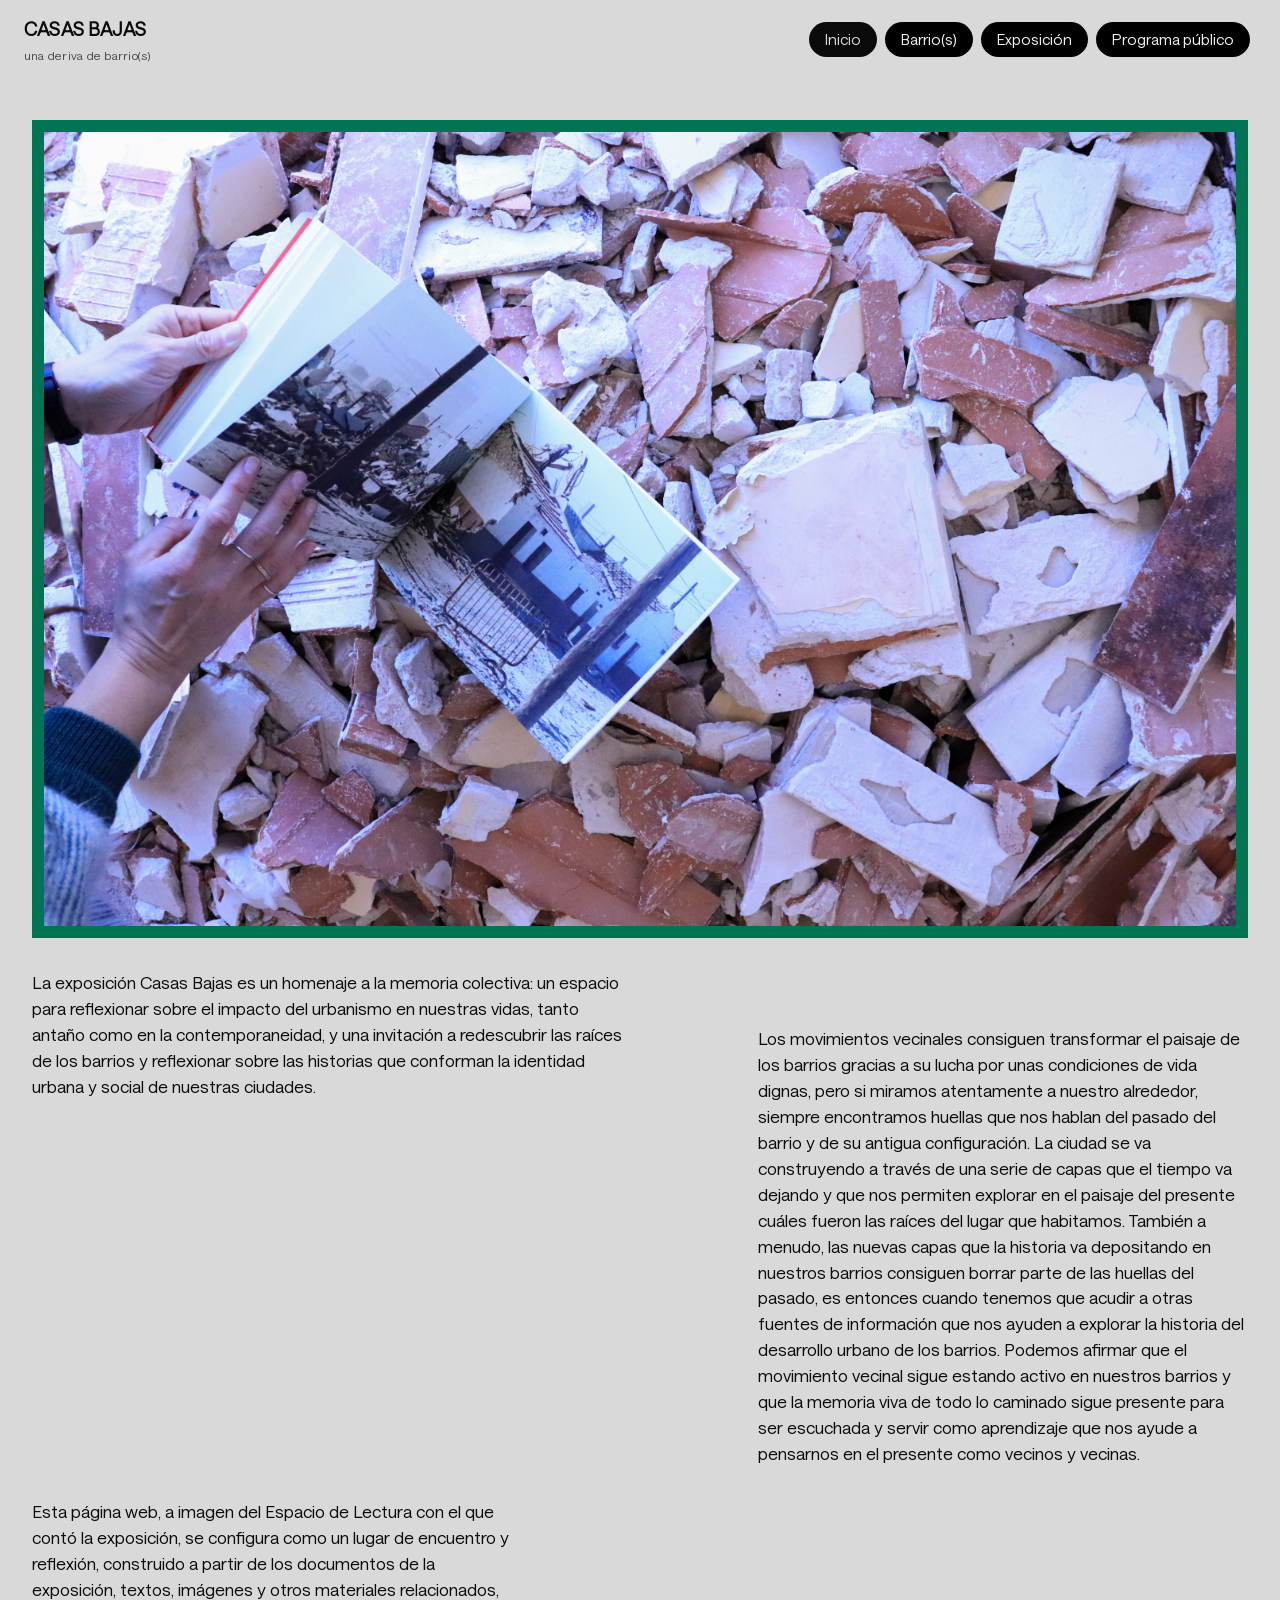
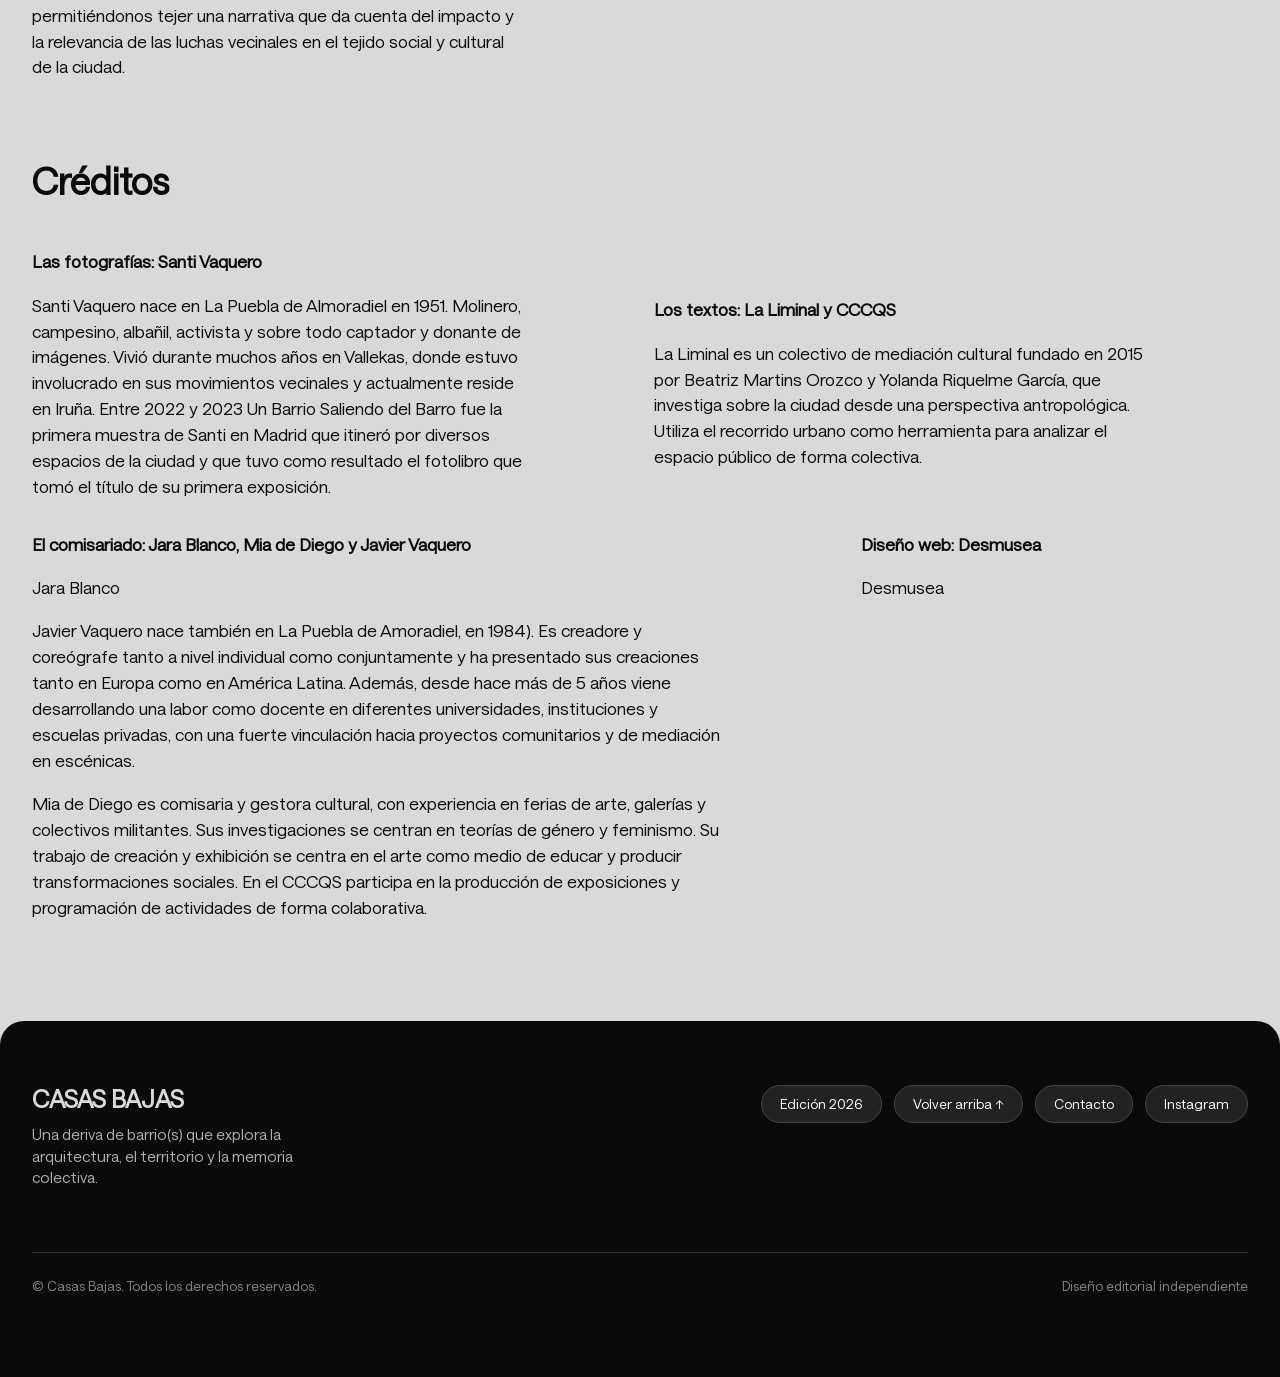
==== index.html @ 7de9b4fd "update" ====
<!DOCTYPE html>
<html lang="es">

<head>
  <meta charset="UTF-8">
  <meta name="viewport" content="width=device-width, initial-scale=1.0">
  <title>Casas Bajas - una deriva de barrio(s)</title>
  <link rel="preconnect" href="https://fonts.googleapis.com">
  <link rel="preconnect" href="https://fonts.gstatic.com" crossorigin>
  <link href="https://fonts.googleapis.com/css2?family=Archivo:ital,wght@0,400;0,500;0,700;1,400&display=swap"
    rel="stylesheet">
  <link rel="stylesheet" href="styles.css">
</head>

<body class="page-inicio">

  <header class="site-header">
    <a class="brand" href="index.html">CASAS BAJAS<span>una deriva de barrio(s)</span></a>
    <nav class="main-nav" id="main-nav">
      <a href="index.html" aria-current="page">Inicio</a>
      <a href="barrios.html">Barrio(s)</a>
      <a href="exposicion.html">Exposición</a>
      <a href="programa.html">Programa público</a>
    </nav>
    <button class="nav-toggle" aria-label="Abrir menú" aria-expanded="false">
      <svg width="22" height="16" viewBox="0 0 22 16" fill="none" xmlns="http://www.w3.org/2000/svg">
        <path d="M0 1H22M0 8H22M0 15H22" stroke="#0A0A0A" stroke-width="1.4" />
      </svg>
    </button>
  </header>

  <main>

    <section class="grid-section">
      <div class="grid">
        <figure class="img-frame ph-1" style="grid-column: 1 / 13;">
          <img src="images/DETALLE_EXPO3.jpg" alt="DETALLE_EXPO3">
          <figcaption>DETALLE_EXPO3</figcaption>
        </figure>

        <div class="text-block" style="grid-column: 1 / 7; max-width: none;">
          <p>La exposición Casas Bajas es un homenaje a la memoria colectiva: un espacio para reflexionar sobre el
            impacto del urbanismo en nuestras vidas, tanto antaño como en la contemporaneidad, y una invitación a
            redescubrir las raíces de los barrios y reflexionar sobre las historias que conforman la identidad urbana y
            social de nuestras ciudades.</p>
        </div>

        <div class="text-block" style="grid-column: 8 / 13; max-width: none; margin-top: 56px;">
          <p>Los movimientos vecinales consiguen transformar el paisaje de los barrios gracias a su lucha por unas
            condiciones de vida dignas, pero si miramos atentamente a nuestro alrededor, siempre encontramos huellas que
            nos hablan del pasado del barrio y de su antigua configuración. La ciudad se va construyendo a través de una
            serie de capas que el tiempo va dejando y que nos permiten explorar en el paisaje del presente cuáles fueron
            las raíces del lugar que habitamos. También a menudo, las nuevas capas que la historia va depositando en
            nuestros barrios consiguen borrar parte de las huellas del pasado, es entonces cuando tenemos que acudir a
            otras fuentes de información que nos ayuden a explorar la historia del desarrollo urbano de los barrios.
            Podemos afirmar que el movimiento vecinal sigue estando activo en nuestros barrios y que la memoria viva de
            todo lo caminado sigue presente para ser escuchada y servir como aprendizaje que nos ayude a pensarnos en el
            presente como vecinos y vecinas.</p>
        </div>

        <div class="text-block" style="grid-column: 1 / 6; max-width: none;">
          <p>Esta página web, a imagen del Espacio de Lectura con el que contó la exposición, se configura como un lugar
            de encuentro y reflexión, construido a partir de los documentos de la exposición, textos, imágenes y otros
            materiales relacionados, permitiéndonos tejer una narrativa que da cuenta del impacto y la relevancia de las
            luchas vecinales en el tejido social y cultural de la ciudad.</p>
        </div>
      </div>
    </section>

    <section class="grid-section">
      <div class="grid">
        <h2 style="grid-column: 1 / 5;">Créditos</h2>

        <div class="text-block" style="grid-column: 1 / 6; max-width: none;">
          <p><strong>Las fotografías: Santi Vaquero</strong></p>
          <p>Santi Vaquero nace en La Puebla de Almoradiel en 1951. Molinero, campesino, albañil, activista y sobre todo
            captador y donante de imágenes. Vivió durante muchos años en Vallekas, donde estuvo involucrado en sus
            movimientos vecinales y actualmente reside en Iruña. Entre 2022 y 2023 Un Barrio Saliendo del Barro fue la
            primera muestra de Santi en Madrid que itineró por diversos espacios de la ciudad y que tuvo como resultado
            el fotolibro que tomó el título de su primera exposición.</p>
        </div>

        <div class="text-block" style="grid-column: 7 / 12; max-width: none; margin-top: 48px;">
          <p><strong>Los textos: La Liminal y CCCQS</strong></p>
          <p>La Liminal es un colectivo de mediación cultural fundado en 2015 por Beatriz Martins Orozco y Yolanda
            Riquelme García, que investiga sobre la ciudad desde una perspectiva antropológica. Utiliza el recorrido
            urbano como herramienta para analizar el espacio público de forma colectiva.</p>
        </div>

        <div class="text-block" style="grid-column: 1 / 8; max-width: none;">
          <p><strong>El comisariado: Jara Blanco, Mia de Diego y Javier Vaquero</strong></p>
          <p>Jara Blanco</p>
          <p>Javier Vaquero nace también en La Puebla de Amoradiel, en 1984). Es creadore y coreógrafe tanto a nivel
            individual como conjuntamente y ha presentado sus creaciones tanto en Europa como en América Latina. Además,
            desde hace más de 5 años viene desarrollando una labor como docente en diferentes universidades,
            instituciones y escuelas privadas, con una fuerte vinculación hacia proyectos comunitarios y de mediación en
            escénicas.</p>
          <p>Mia de Diego es comisaria y gestora cultural, con experiencia en ferias de arte, galerías y colectivos
            militantes. Sus investigaciones se centran en teorías de género y feminismo. Su trabajo de creación y
            exhibición se centra en el arte como medio de educar y producir transformaciones sociales. En el CCCQS
            participa en la producción de exposiciones y programación de actividades de forma colaborativa.</p>
        </div>

        <div class="text-block" style="grid-column: 9 / 13; max-width: none;">
          <p><strong>Diseño web: Desmusea</strong></p>
          <p>Desmusea</p>
        </div>
      </div>
    </section>

  </main>

  <footer>
    <div class="wrap">
      <div class="footer-brand">
        <h3>CASAS BAJAS</h3>
        <p>Una deriva de barrio(s) que explora la arquitectura, el territorio y la memoria colectiva.</p>
      </div>

      <div class="footer-nav">
        <span class="footer-badge">Edición 2026</span>
        <a href="#inicio">Volver arriba ↑</a>
        <a href="mailto:contacto@casasbajas.org">Contacto</a>
        <a href="https://instagram.com" target="_blank">Instagram</a>
      </div>

      <div class="footer-bottom">
        <span>© Casas Bajas. Todos los derechos reservados.</span>
        <span>Diseño editorial independiente</span>
      </div>
    </div>
  </footer>
  <script src="script.js"></script>
</body>

</html>
---- styles.css ----
:root {
  --bg: #d9d9d9;
  --ink: #0a0a0a;
  --ink-soft: #4a4a4a;
  --line: black;
  --placeholder-bg: #f4f2ee;

  --swatch-1: #007453; /* verde */
  --swatch-2: #022cd0; /* azul */
  --swatch-3: #fed400; /* amarillo */
  --swatch-4: #572910; /* marrón */
  --swatch-5: #fe67e8; /* rosa */
  --swatch-6: #1f1f1f; /* negro */

  --font-display: "saans", sans-serif;
  --font-body: "saans", sans-serif;
  --font-meta: "saans", sans-serif;

  --content-width: 680px;
  --wide-width: 980px;
}


@font-face {
  font-family: "saans";
  src: url("fonts/SaansVF.woff2") format("woff2");
  font-weight: 400;
  font-display: swap;
}

* { box-sizing: border-box; }

html {
  scroll-behavior: smooth;
}

body {
  margin: 0;
  background: var(--bg);
  color: var(--ink);
  font-family: var(--font-body);
  font-weight: 400;
  font-size: 1.08rem;
  line-height: 1.5;
  -webkit-font-smoothing: antialiased;
}

a {
  color: var(--ink);
  text-decoration-color: var(--ink-soft);
  text-underline-offset: 3px;
}

a:hover { text-decoration-color: var(--ink); }

a:focus-visible,
button:focus-visible {
  outline: 2px solid var(--ink);
  outline-offset: 3px;
}

img { max-width: 100%; display: block; }

.site-header {
  position: sticky;
  top: 0;
  z-index: 20;
  display: flex;
  align-items: center;
  justify-content: space-between;
  padding: 16px 24px;
}

.brand {
  font-family: var(--font-display);
  font-weight: 700;
  font-size: 1.15rem;
  letter-spacing: 0.01em;
  text-decoration: none;
  color: var(--ink);
  white-space: nowrap;
}

.brand span {
  display: block;
  font-weight: 400;
  font-size: 0.75rem;
  color: var(--ink-soft);
  margin-top: 2px;
  letter-spacing: 0.02em;
}

nav.main-nav {
  display: flex;
  gap: 8px;
  padding: 6px;
}

nav.main-nav a {
  font-size: 0.95rem;
  text-decoration: none;
  color: #f4f2ee;
  padding: 6px 16px;
  border-radius: 30px;
  background: #000000;
  transition: background 0.2s ease, color 0.2s ease;
  position: relative;
}

nav.main-nav a::after {
  display: none;
}

nav.main-nav a:hover,
nav.main-nav a[aria-current="page"] {
  background: var(--ink);
  color: var(--bg);
  border-color: var(--ink);
}

.nav-toggle {
  display: none;
  background: none;
  border: none;
  cursor: pointer;
  padding: 6px;
}

.nav-toggle svg { display: block; }

@media (max-width: 720px) {
  nav.main-nav {
    position: fixed;
    inset: 65px 0 0 0;
    background: var(--bg);
    flex-direction: column;
    gap: 8px;
    padding: 24px;
    border-radius: 0;
    border: none;
    transform: translateY(-8px);
    opacity: 0;
    pointer-events: none;
    transition: opacity 0.2s ease, transform 0.2s ease;
  }

  nav.main-nav.open {
    opacity: 1;
    transform: translateY(0);
    pointer-events: auto;
  }

  nav.main-nav a {
    padding: 12px 20px;
    font-size: 1.15rem;
    border-radius: 30px;
    text-align: center;
  }

  nav.main-nav a:hover,
  nav.main-nav a[aria-current="page"] {
    background: var(--ink);
    color: var(--bg);
    border-color: var(--ink);
  }

  .nav-toggle { display: block; }
}


main { display: block; }

.wrap {
  max-width: var(--content-width);
  margin: 0 auto;
  padding: 0 24px;
}

.wrap--wide {
  max-width: var(--wide-width);
}

section {
  padding: 36px 0;
}

.eyebrow,
.teaser-meta,
.ficha-item .label,
.meta-sessions .entry-label {
  font-family: var(--font-meta);
  font-size: 0.78rem;
  background: #000000;
  padding: 4px 12px;
  border-radius: 20px;
  display: inline-block;
  color: var(--bg);
  margin-bottom: 10px;
}

h1, h2, h3 {
  font-family: var(--font-display);
  font-weight: 700;
  line-height: 1.15;
  margin: 0 0 0.4em;
}

h1 { font-size: clamp(2.4rem, 5.5vw, 3.6rem); letter-spacing: -0.01em; }
h2 { font-size: clamp(1.7rem, 3.5vw, 2.3rem); }
h3 { font-size: 1.25rem; }

p { margin: 0 0 1em; }

p.lede {
  font-size: 1.3rem;
  color: var(--ink-soft);
  font-weight: 400;
}

.byline {
  font-family: var(--font-meta);
  font-size: 0.92rem;
  color: var(--ink-soft);
}

hr.rule {
  border: none;
  margin: 32px 0;
}


.hero {
  padding: 48px 0 36px;
}

.hero h1 { max-width: 11ch; }

.hero .lede { max-width: 46ch; }

.figure {
  margin: 20px 0;
}

.placeholder {
  aspect-ratio: 4 / 3;
  width: 100%;
  background: var(--placeholder-bg);
  display: flex;
  flex-direction: column;
  align-items: center;
  justify-content: center;
  gap: 6px;
  text-align: center;
  padding: 16px;
}

.img-frame {
  display: block;
  border-style: solid;
  border-width: 12px;
  background: var(--placeholder-bg);
}

.img-frame.ph-1 { border-color: var(--swatch-1); }
.img-frame.ph-2 { border-color: var(--swatch-2); }
.img-frame.ph-3 { border-color: var(--swatch-3); }
.img-frame.ph-4 { border-color: var(--swatch-4); }
.img-frame.ph-5 { border-color: var(--swatch-5); }
.img-frame.ph-6 { border-color: var(--swatch-6); }

.img-frame img {
  display: block;
  width: 100%;
  height: 100%;
  object-fit: cover;
}

.figure .img-frame { aspect-ratio: 4 / 3; }
.thumb-row .img-frame { aspect-ratio: 1 / 1; }

.figure-grid {
  display: grid;
  grid-template-columns: 1fr 1fr;
  gap: 16px;
}

@media (max-width: 560px) {
  .figure-grid { grid-template-columns: 1fr; }
}

.figure figcaption,
.img-frame figcaption,
.thumb-row .thumb .cap {
  display: none !important;
}

/* ---------- Stat ---------- */

.stat {
  display: flex;
  align-items: baseline;
  gap: 14px;
  margin: 6px 0 0;
}

.stat .num {
  font-family: var(--font-display);
  font-weight: 700;
  font-size: 2.9rem;
  color: var(--ink);
  line-height: 1;
}

.stat .label {
  color: var(--ink-soft);
  max-width: 30ch;
  font-size: 1.05rem;
}

/* ---------- Credits ---------- */

.credits dl {
  display: grid;
  grid-template-columns: minmax(120px, 160px) 1fr;
  gap: 8px 24px;
  margin: 0;
}

.credits dt {
  font-family: var(--font-meta);
  font-size: 0.92rem;
  color: var(--ink);
}

.credits dd {
  margin: 0;
  font-size: 1.02rem;
}

.credits dd p { margin: 0 0 0.5em; }

/* ---------- Program entries---------- */

.program-entry {
  padding: 40px 0;
  display: grid;
  grid-template-columns: repeat(12, 1fr);
  gap: 24px 32px;
  max-width: 1560px;
  margin: 0 auto;
  padding-left: 32px;
  padding-right: 32px;
  align-items: start;
}

.program-entry:first-child { padding-top: 0; }

.program-entry .entry-media { grid-column: 1 / 7; }
.program-entry .entry-body { grid-column: 7 / 11; }
.program-entry .entry-meta { grid-column: 11 / 13; }

@media (max-width: 1024px) {
  .program-entry {
    grid-template-columns: 1fr;
    gap: 20px;
    padding-left: 24px;
    padding-right: 24px;
  }
  .program-entry .entry-media,
  .program-entry .entry-body,
  .program-entry .entry-meta {
    grid-column: 1 / -1 !important;
  }
}

@media (max-width: 900px) {
  .program-entry { padding-left: 20px; padding-right: 20px; }
}

.session-list {
  list-style: none;
  padding: 0;
  margin: 12px 0 0;
}

.session-list li {
  padding: 8px 0;
  display: flex;
  justify-content: space-between;
  gap: 16px;
  font-size: 1.02rem;
}

.session-list .session-name { color: var(--ink); }
.session-list .session-date {
  font-family: var(--font-meta);
  color: var(--ink-soft);
  white-space: nowrap;
  text-align: right;
  font-size: 0.9rem;
}

blockquote {
  margin: 18px 0;
  padding-left: 18px;
  border-left: 2px solid var(--ink);
  color: var(--ink-soft);
  font-style: normal;
  font-size: 1.05rem;
}

blockquote p:last-child { margin-bottom: 0; }

.source-note {
  font-size: 0.85rem;
  color: #9a9a9a;
  margin-top: -6px;
}

/* ---------- Footer ---------- */

footer {
  padding: 64px 0 80px;
  background: var(--ink);
  color: var(--bg);
  margin-top: 60px;
  border-top-left-radius: 24px;
  border-top-right-radius: 24px;
}

footer .wrap {
  display: grid;
  grid-template-columns: repeat(12, 1fr);
  gap: 32px;
  max-width: 1560px;
  margin: 0 auto;
  padding: 0 32px;
}

footer .footer-brand {
  grid-column: 1 / 6;
  display: flex;
  flex-direction: column;
  gap: 12px;
}

footer .footer-brand h3 {
  font-family: var(--font-display);
  font-size: 1.5rem;
  font-weight: 700;
  color: var(--bg);
  margin: 0;
}

footer .footer-brand p {
  color: #b0b0b0;
  font-size: 0.95rem;
  max-width: 32ch;
  margin: 0;
  line-height: 1.4;
}

footer .footer-nav {
  grid-column: 8 / 13;
  display: flex;
  flex-wrap: wrap;
  gap: 12px;
  align-content: flex-start;
  justify-content: flex-end;
}

footer .footer-nav a,
footer .footer-badge {
  font-family: var(--font-meta);
  font-size: 0.85rem;
  background: #222222;
  color: #ffffff;
  padding: 8px 18px;
  border-radius: 30px;
  text-decoration: none;
  border: 1px solid #444444;
  transition: background 0.2s ease, color 0.2s ease, transform 0.2s ease;
}

footer .footer-nav a:hover {
  background: var(--bg);
  color: var(--ink);
  border-color: var(--bg);
  transform: translateY(-2px);
}

footer .footer-bottom {
  grid-column: 1 / -1;
  margin-top: 32px;
  padding-top: 24px;
  border-top: 1px solid #333333;
  display: flex;
  justify-content: space-between;
  align-items: center;
  font-size: 0.82rem;
  color: #888888;
  font-family: var(--font-meta);
}

@media (max-width: 900px) {
  footer .wrap {
    grid-template-columns: 1fr;
    gap: 24px;
    padding: 0 20px;
  }
  footer .footer-brand,
  footer .footer-nav {
    grid-column: 1 / -1 !important;
    justify-content: flex-start;
  }
  footer .footer-bottom {
    flex-direction: column;
    align-items: flex-start;
    gap: 12px;
  }
}

/* ---------- Reveal on load ---------- */

.reveal {
  opacity: 0;
  transform: translateY(10px);
}

.reveal.is-visible {
  opacity: 1;
  transform: translateY(0);
  transition: opacity 0.6s ease, transform 0.6s ease;
}

@media (prefers-reduced-motion: reduce) {
  .reveal { opacity: 1; transform: none; }
  html { scroll-behavior: auto; }
}

/* ===========================================================
   RETÍCULA 
   =========================================================== */

.grid {
  display: grid;
  grid-template-columns: repeat(12, 1fr);
  gap: 32px 28px;
  max-width: 1560px;
  margin: 0 auto;
  padding: 0 32px;
}

.grid-section {
  padding: 40px 0;
}

.page-mark {
  font-family: var(--font-display);
  font-weight: 700;
  font-size: clamp(4.5rem, 13vw, 8rem);
  line-height: 0.8;
  color: var(--ink);
  grid-column: 1 / 3;
}

.page-mark .of {
  display: block;
  font-size: 0.14em;
  font-weight: 400;
  color: var(--ink-soft);
  margin-top: 8px;
  letter-spacing: 0.02em;
}

.ficha {
  font-family: var(--font-meta);
  font-size: 0.92rem;
}

.ficha-item { margin: 0 0 12px; }
.ficha-item:last-child { margin-bottom: 0; }

.ficha-item .value {
  display: block;
  color: var(--ink-soft);
  line-height: 1.45;
}

.ficha--rule {
  padding-top: 12px;
}

.text-block { max-width: 48ch; }
.text-block p:last-child { margin-bottom: 0; }

.pull-quote {
  font-family: var(--font-display);
  font-weight: 500;
  font-style: italic;
  font-size: clamp(1.4rem, 2.6vw, 2rem);
  line-height: 1.3;
  color: var(--ink);
  max-width: 20ch;
  margin: 0;
}

.teaser {
  display: flex;
  flex-direction: column;
  gap: 8px;
}

.teaser h3 { margin: 0; font-size: 1.18rem; }
.teaser p { margin: 0; color: var(--ink-soft); font-size: 1.02rem; }

.stat-big {
  display: flex;
  align-items: baseline;
  gap: 20px;
}
.stat-big .num {
  font-family: var(--font-display);
  font-weight: 700;
  font-size: clamp(4.5rem, 10vw, 7rem);
  line-height: 0.8;
  color: var(--ink);
}
.stat-big .label { color: var(--ink-soft); max-width: 26ch; font-size: 1.1rem; }

.grid .img-frame { margin: 0; }

.thumb-row {
  display: grid;
  grid-template-columns: repeat(auto-fit, minmax(90px, 1fr));
  gap: 14px;
}
.thumb-row .thumb { display: block; }

.meta-sessions {
  font-family: var(--font-meta);
  font-size: 0.92rem;
}
.meta-sessions ul { list-style: none; margin: 0; padding: 0; }
.meta-sessions li {
  padding: 6px 0;
  color: var(--ink-soft);
}
.meta-sessions li strong { display: block; color: var(--ink); font-weight: 400; }

@media (max-width: 900px) {
  .grid > * {
    grid-column: 1 / -1 !important;
    grid-row: auto !important;
  }
  .grid { padding: 0 20px; gap: 24px; }
  .thumb-row { grid-template-columns: repeat(3, 1fr); }
  .page-mark { grid-column: 1 / -1 !important; }
}

@media (max-width: 560px) {
  .thumb-row { grid-template-columns: 1fr 1fr; }
}

/* ===========================================================
   ARTÍCULO
   =========================================================== */

.article {
  max-width: 760px;
  margin: 0 auto;
  padding: 48px 24px 64px;
}

.article h1 {
  margin-bottom: 0.5em;
}

.article h2.section-heading {
  margin-top: 1.8em;
  font-size: 1.45rem;
  letter-spacing: 0.02em;
}

.article p { margin: 0 0 1.1em; }

.article figure.img-frame {
  margin: 28px 0;
}

.article figure.img-frame + figure.img-frame {
  margin-top: 12px;
}

.img-frame-row {
  display: grid;
  grid-template-columns: 1fr 1fr;
  gap: 16px;
  margin: 28px 0;
}

.img-frame-row.cols-3 { grid-template-columns: repeat(3, 1fr); }

@media (max-width: 560px) {
  .img-frame-row, .img-frame-row.cols-3 { grid-template-columns: 1fr; }
}

.article .dates {
  margin: 0 0 1.1em;
  padding: 0;
  list-style: none;
}

.article .dates li {
  padding: 3px 0;
}

.article hr.divider {
  border: none;
  margin: 36px 0;
}
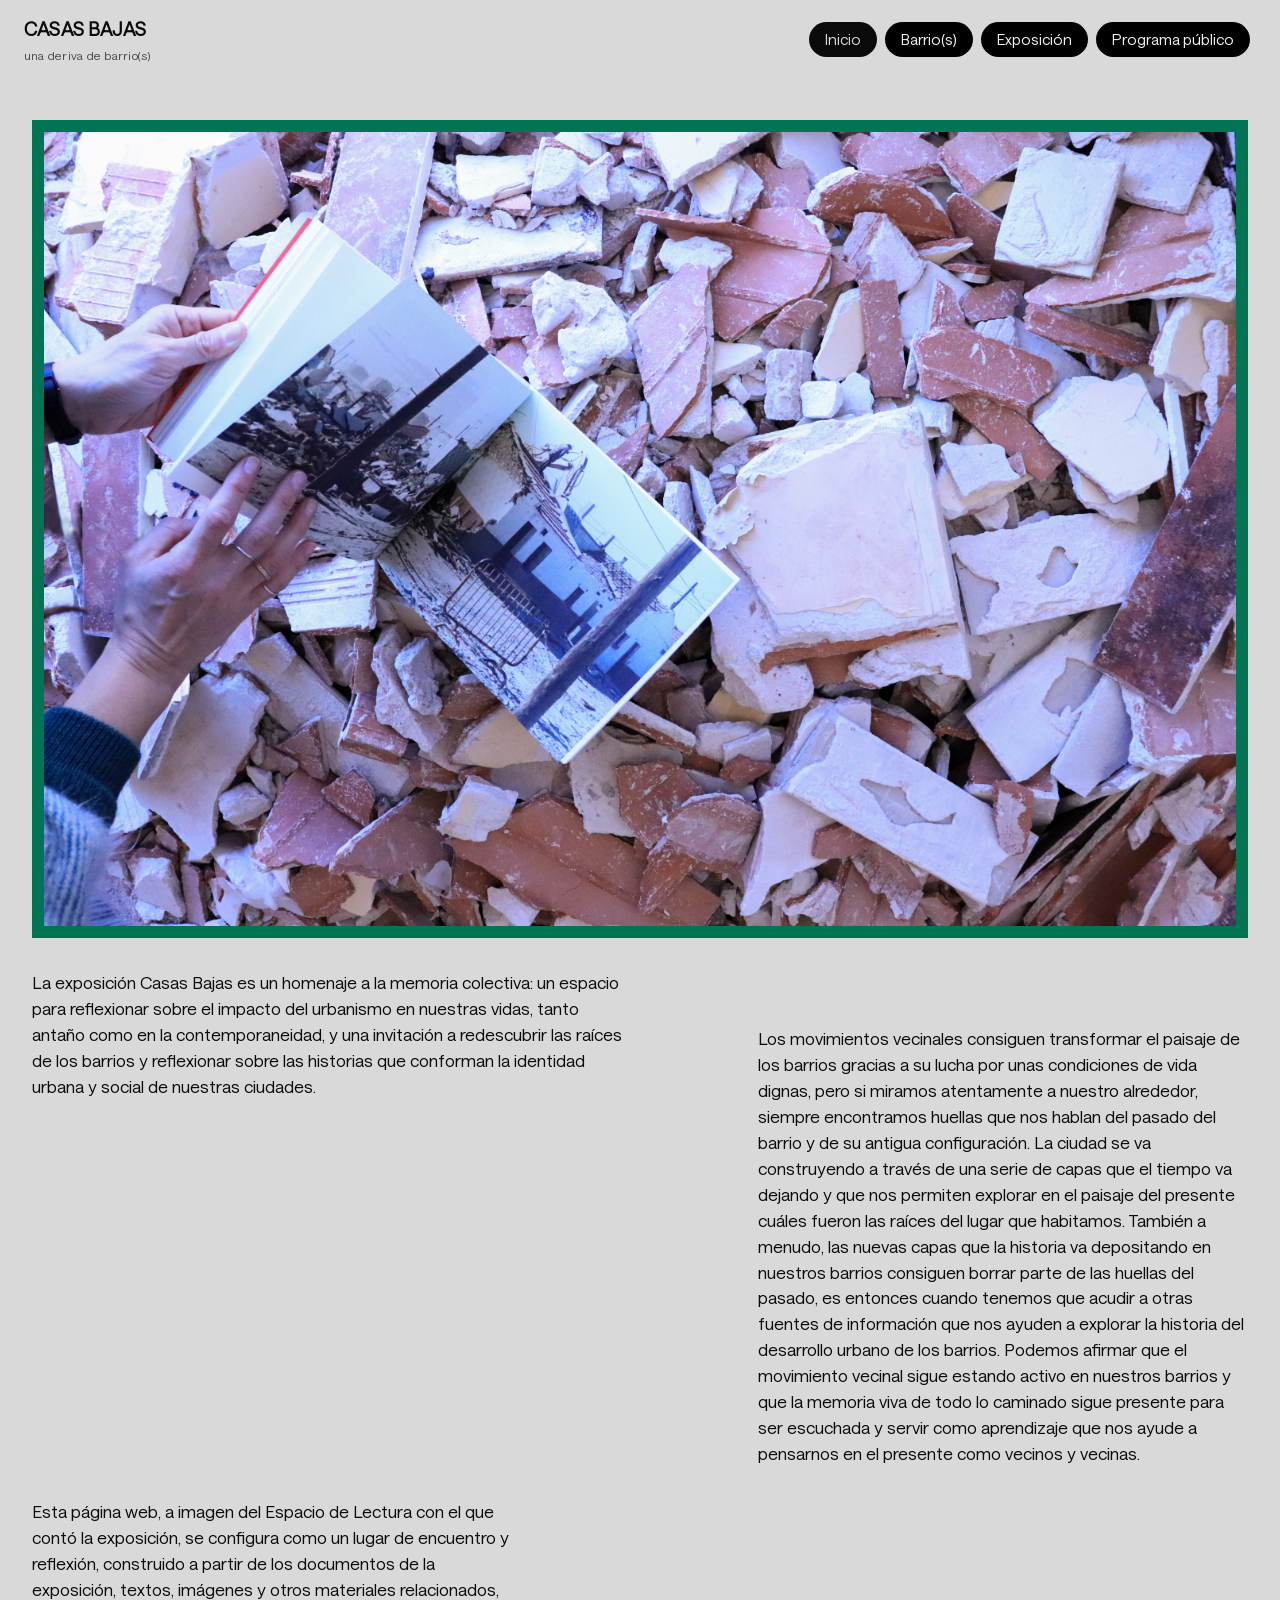
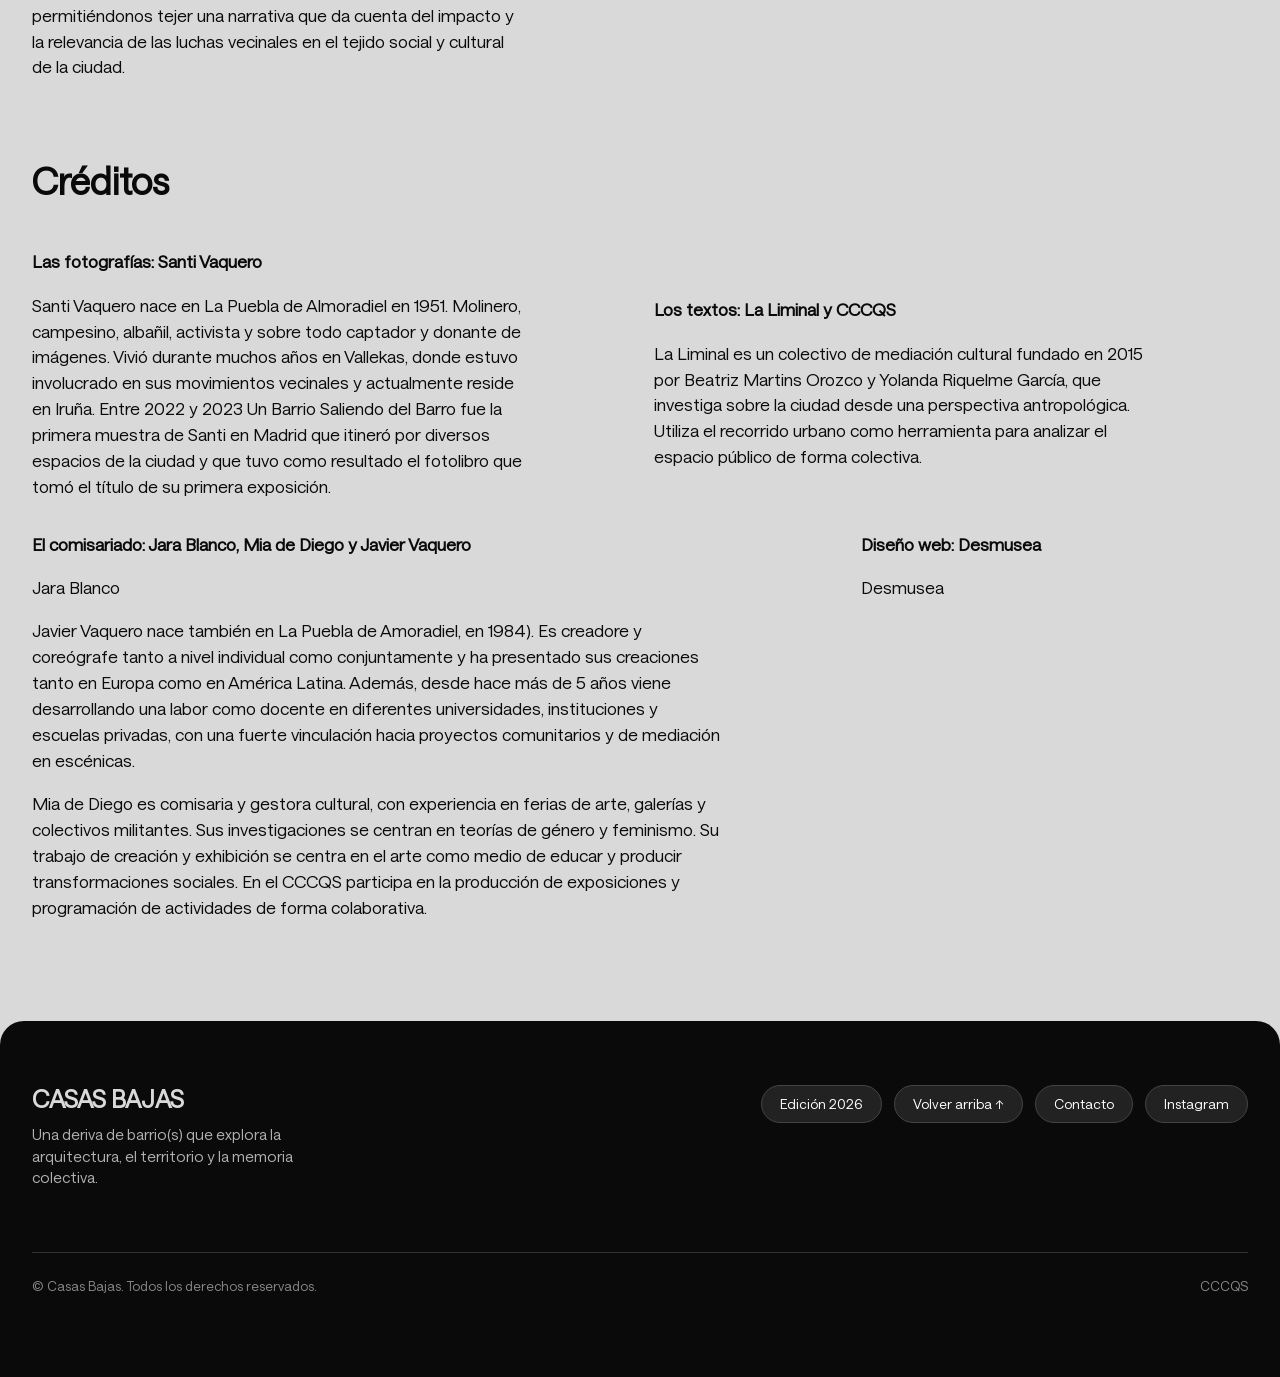
==== commit aaf5323c: "update" ====
--- a/index.html
+++ b/index.html
@@ -126,7 +126,7 @@
 
       <div class="footer-bottom">
         <span>© Casas Bajas. Todos los derechos reservados.</span>
-        <span>Diseño editorial independiente</span>
+        <span>CCCQS</span>
       </div>
     </div>
   </footer>
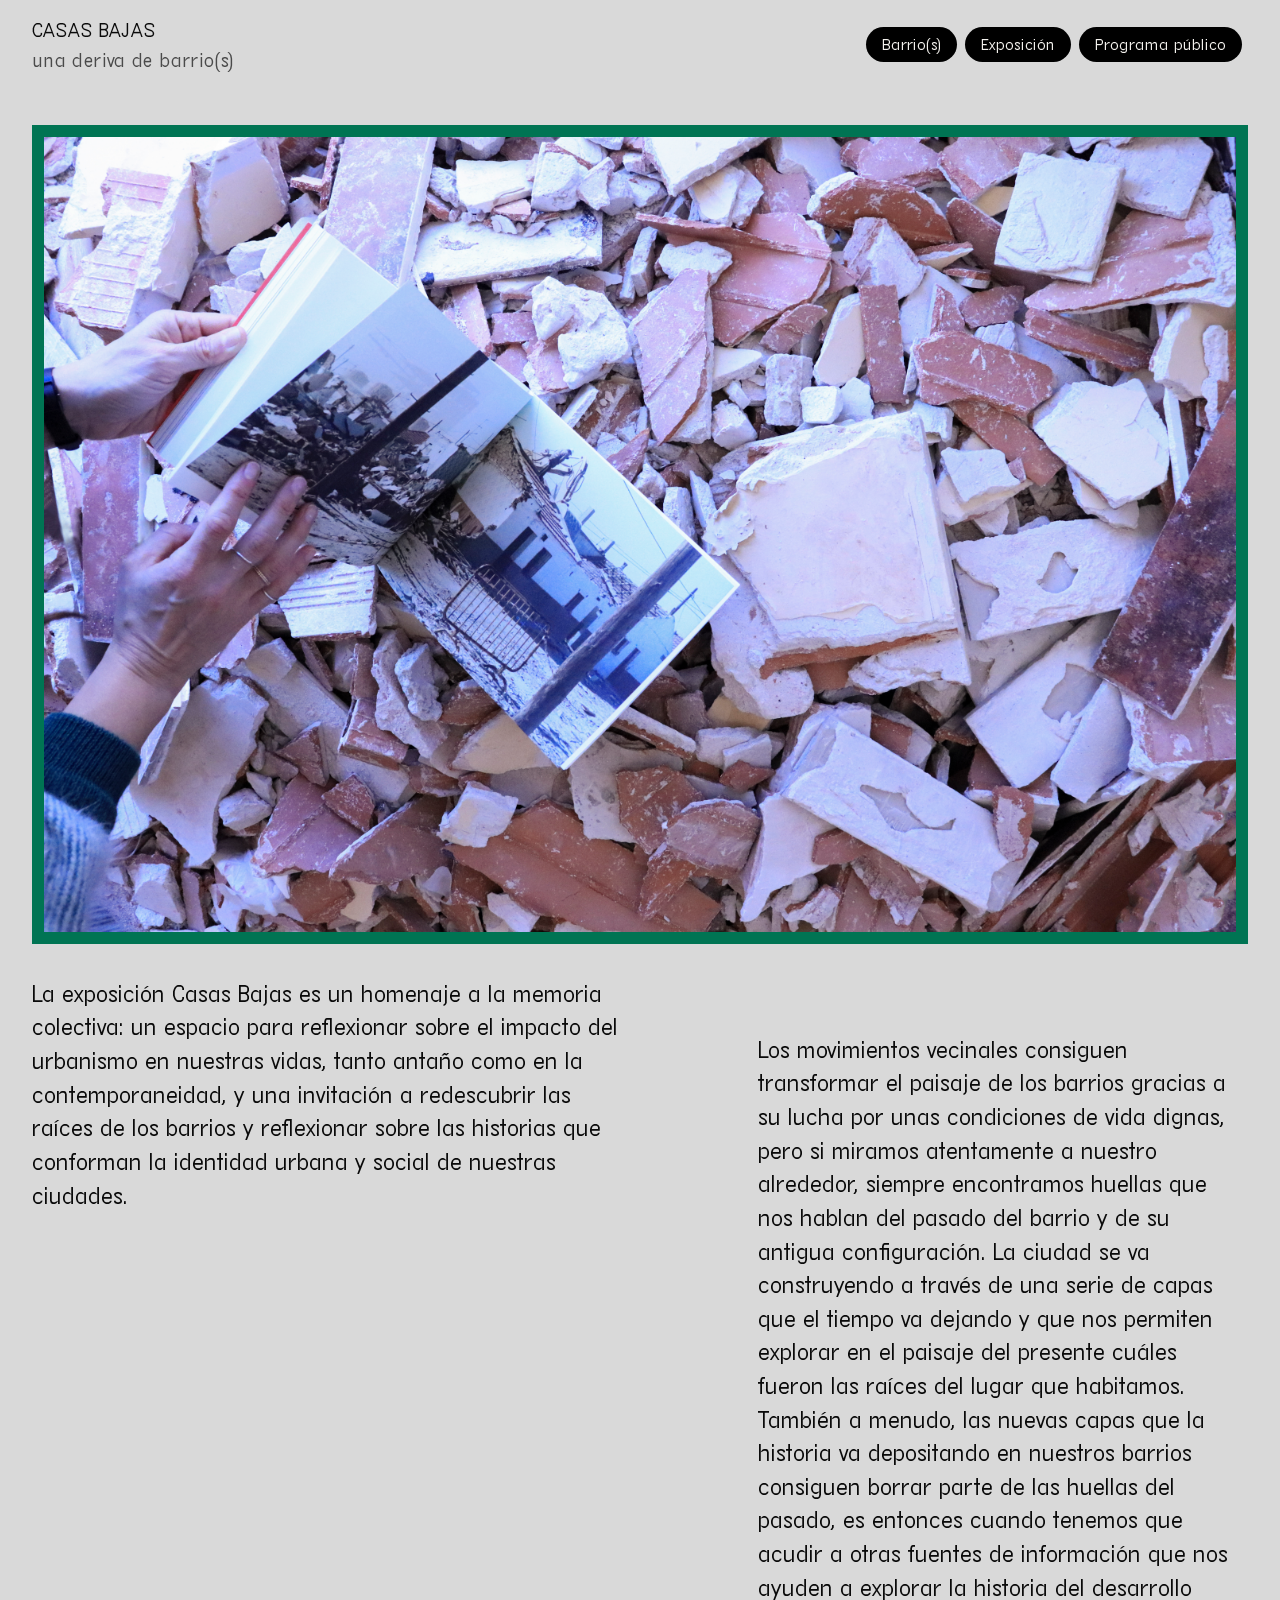
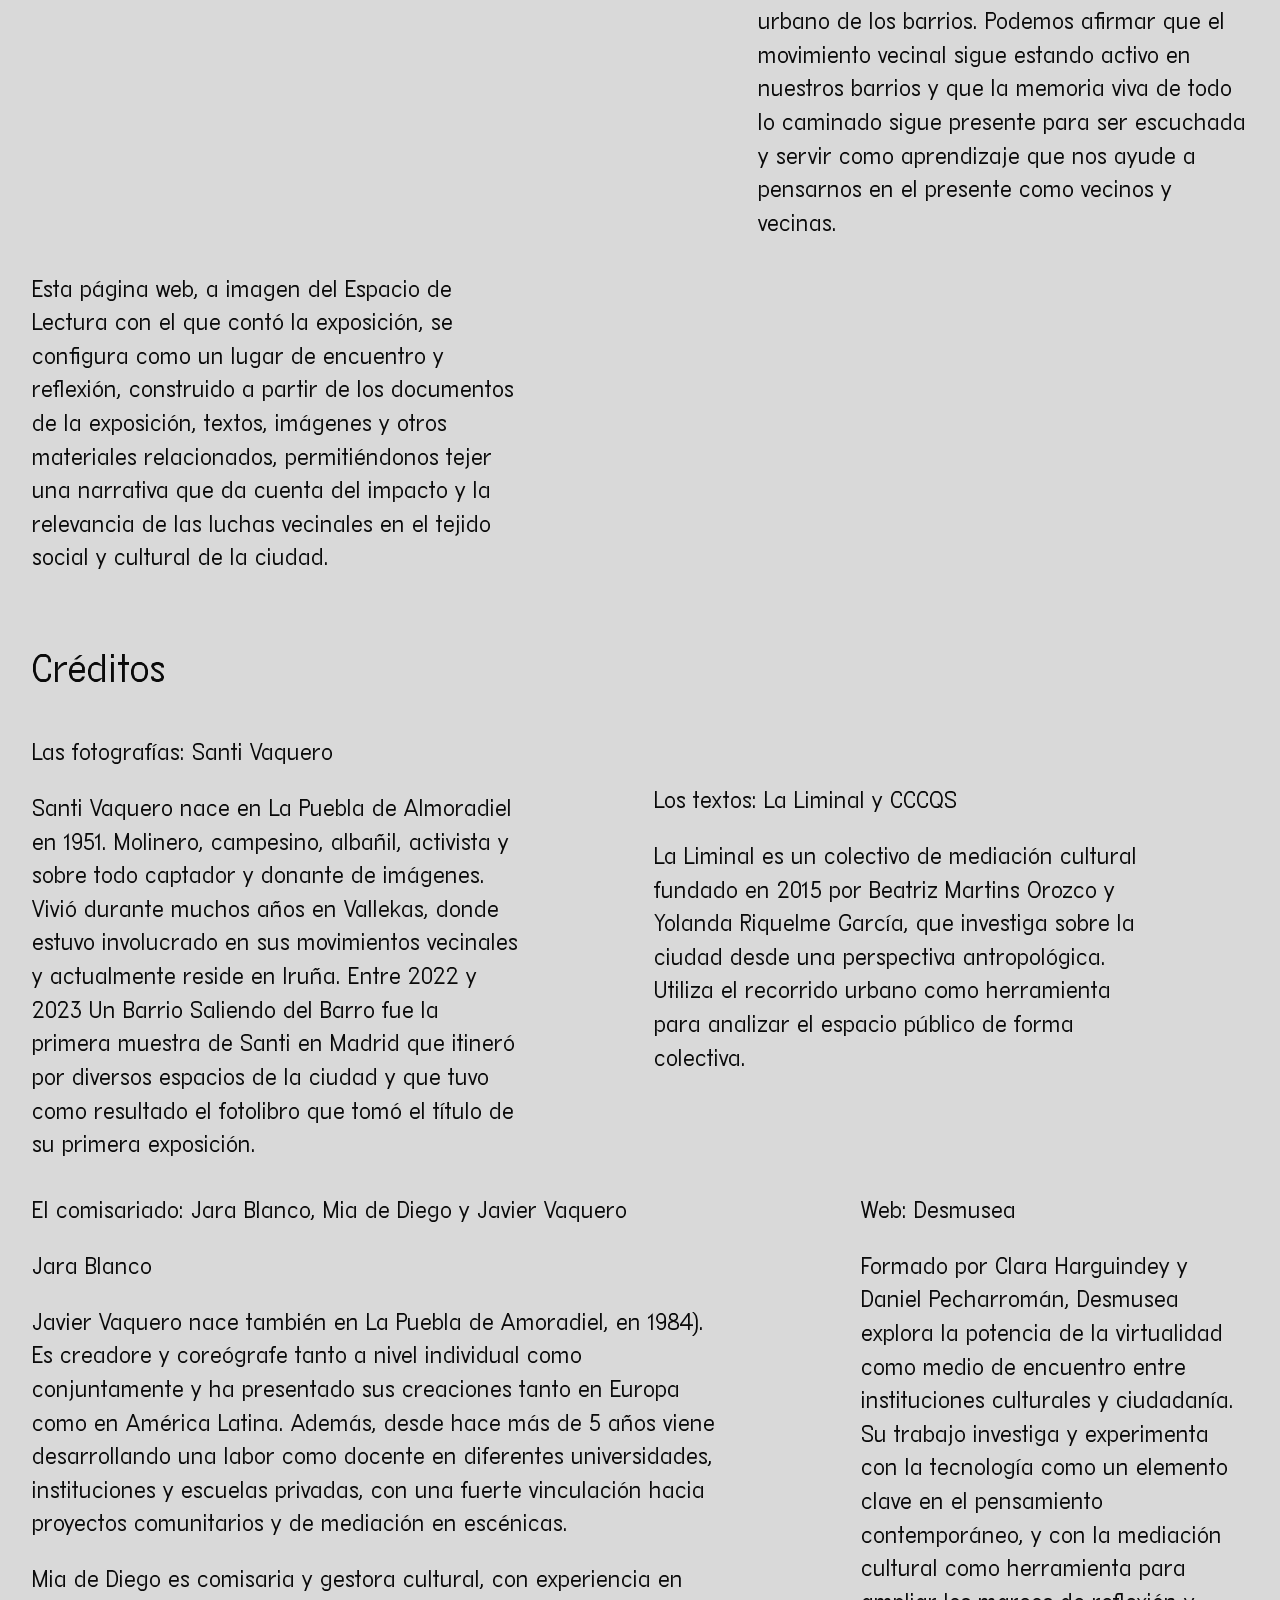
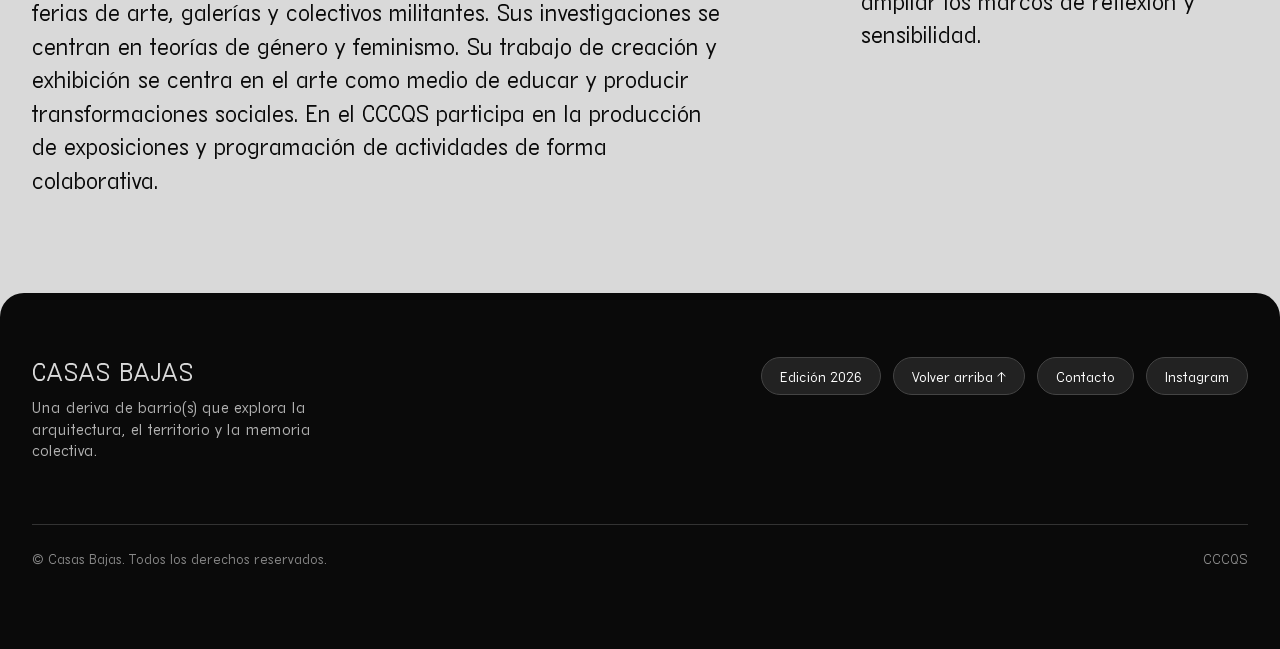
==== commit a87e9dcf: "update" ====
--- a/index.html
+++ b/index.html
@@ -17,7 +17,6 @@
   <header class="site-header">
     <a class="brand" href="index.html">CASAS BAJAS<span>una deriva de barrio(s)</span></a>
     <nav class="main-nav" id="main-nav">
-      <a href="index.html" aria-current="page">Inicio</a>
       <a href="barrios.html">Barrio(s)</a>
       <a href="exposicion.html">Exposición</a>
       <a href="programa.html">Programa público</a>
@@ -102,8 +101,11 @@
         </div>
 
         <div class="text-block" style="grid-column: 9 / 13; max-width: none;">
-          <p><strong>Diseño web: Desmusea</strong></p>
-          <p>Desmusea</p>
+          <p><strong>Web: Desmusea</strong></p>
+          <p>Formado por Clara Harguindey y Daniel Pecharromán, Desmusea explora la potencia de la virtualidad como
+            medio de encuentro entre instituciones culturales y ciudadanía. Su trabajo investiga y experimenta con la
+            tecnología como un elemento clave en el pensamiento contemporáneo, y con la mediación cultural como
+            herramienta para ampliar los marcos de reflexión y sensibilidad.</p>
         </div>
       </div>
     </section>
--- a/styles.css
+++ b/styles.css
@@ -16,19 +16,28 @@
   --font-body: "saans", sans-serif;
   --font-meta: "saans", sans-serif;
 
-  --content-width: 680px;
-  --wide-width: 980px;
-}
-
+  --content-width: 100%;
+  --wide-width: 100%;
+
+  /* Margen lateral único de toda la web */
+  --gutter: 32px;
+}
+
+@media (max-width: 900px) {
+  :root {
+    --gutter: 20px;
+  }
+}
 
 @font-face {
   font-family: "saans";
-  src: url("fonts/SaansVF.woff2") format("woff2");
-  font-weight: 400;
+  src: url("fonts/mad-sans-fill-bold.woff2") format("woff2");
   font-display: swap;
 }
 
-* { box-sizing: border-box; }
+* {
+  box-sizing: border-box;
+}
 
 html {
   scroll-behavior: smooth;
@@ -36,11 +45,12 @@
 
 body {
   margin: 0;
+  padding-inline: var(--gutter);
   background: var(--bg);
   color: var(--ink);
   font-family: var(--font-body);
   font-weight: 400;
-  font-size: 1.08rem;
+  font-size: 1.4rem;
   line-height: 1.5;
   -webkit-font-smoothing: antialiased;
 }
@@ -51,7 +61,9 @@
   text-underline-offset: 3px;
 }
 
-a:hover { text-decoration-color: var(--ink); }
+a:hover {
+  text-decoration-color: var(--ink);
+}
 
 a:focus-visible,
 button:focus-visible {
@@ -59,7 +71,10 @@
   outline-offset: 3px;
 }
 
-img { max-width: 100%; display: block; }
+img {
+  max-width: 100%;
+  display: block;
+}
 
 .site-header {
   position: sticky;
@@ -67,8 +82,9 @@
   z-index: 20;
   display: flex;
   align-items: center;
+  background-color: var(--bg);
   justify-content: space-between;
-  padding: 16px 24px;
+  padding: 16px 0;
 }
 
 .brand {
@@ -84,7 +100,6 @@
 .brand span {
   display: block;
   font-weight: 400;
-  font-size: 0.75rem;
   color: var(--ink-soft);
   margin-top: 2px;
   letter-spacing: 0.02em;
@@ -103,7 +118,9 @@
   padding: 6px 16px;
   border-radius: 30px;
   background: #000000;
-  transition: background 0.2s ease, color 0.2s ease;
+  transition:
+    background 0.2s ease,
+    color 0.2s ease;
   position: relative;
 }
 
@@ -126,7 +143,9 @@
   padding: 6px;
 }
 
-.nav-toggle svg { display: block; }
+.nav-toggle svg {
+  display: block;
+}
 
 @media (max-width: 720px) {
   nav.main-nav {
@@ -135,13 +154,16 @@
     background: var(--bg);
     flex-direction: column;
     gap: 8px;
-    padding: 24px;
+    /* fixed ignora el padding del body, así que repetimos el gutter */
+    padding: 24px var(--gutter);
     border-radius: 0;
     border: none;
     transform: translateY(-8px);
     opacity: 0;
     pointer-events: none;
-    transition: opacity 0.2s ease, transform 0.2s ease;
+    transition:
+      opacity 0.2s ease,
+      transform 0.2s ease;
   }
 
   nav.main-nav.open {
@@ -164,16 +186,18 @@
     border-color: var(--ink);
   }
 
-  .nav-toggle { display: block; }
-}
-
-
-main { display: block; }
+  .nav-toggle {
+    display: block;
+  }
+}
+
+main {
+  display: block;
+}
 
 .wrap {
   max-width: var(--content-width);
   margin: 0 auto;
-  padding: 0 24px;
 }
 
 .wrap--wide {
@@ -198,18 +222,29 @@
   margin-bottom: 10px;
 }
 
-h1, h2, h3 {
+h1,
+h2,
+h3 {
   font-family: var(--font-display);
   font-weight: 700;
   line-height: 1.15;
   margin: 0 0 0.4em;
 }
 
-h1 { font-size: clamp(2.4rem, 5.5vw, 3.6rem); letter-spacing: -0.01em; }
-h2 { font-size: clamp(1.7rem, 3.5vw, 2.3rem); }
-h3 { font-size: 1.25rem; }
-
-p { margin: 0 0 1em; }
+h1 {
+  font-size: clamp(2.4rem, 5.5vw, 3.6rem);
+  letter-spacing: -0.01em;
+}
+h2 {
+  font-size: clamp(1.7rem, 3.5vw, 2.3rem);
+}
+h3 {
+  font-size: 1.25rem;
+}
+
+p {
+  margin: 0 0 1em;
+}
 
 p.lede {
   font-size: 1.3rem;
@@ -228,14 +263,17 @@
   margin: 32px 0;
 }
 
-
 .hero {
   padding: 48px 0 36px;
 }
 
-.hero h1 { max-width: 11ch; }
-
-.hero .lede { max-width: 46ch; }
+.hero h1 {
+  max-width: 11ch;
+}
+
+.hero .lede {
+  max-width: 46ch;
+}
 
 .figure {
   margin: 20px 0;
@@ -261,12 +299,24 @@
   background: var(--placeholder-bg);
 }
 
-.img-frame.ph-1 { border-color: var(--swatch-1); }
-.img-frame.ph-2 { border-color: var(--swatch-2); }
-.img-frame.ph-3 { border-color: var(--swatch-3); }
-.img-frame.ph-4 { border-color: var(--swatch-4); }
-.img-frame.ph-5 { border-color: var(--swatch-5); }
-.img-frame.ph-6 { border-color: var(--swatch-6); }
+.img-frame.ph-1 {
+  border-color: var(--swatch-1);
+}
+.img-frame.ph-2 {
+  border-color: var(--swatch-2);
+}
+.img-frame.ph-3 {
+  border-color: var(--swatch-3);
+}
+.img-frame.ph-4 {
+  border-color: var(--swatch-4);
+}
+.img-frame.ph-5 {
+  border-color: var(--swatch-5);
+}
+.img-frame.ph-6 {
+  border-color: var(--swatch-6);
+}
 
 .img-frame img {
   display: block;
@@ -275,8 +325,12 @@
   object-fit: cover;
 }
 
-.figure .img-frame { aspect-ratio: 4 / 3; }
-.thumb-row .img-frame { aspect-ratio: 1 / 1; }
+.figure .img-frame {
+  aspect-ratio: 4 / 3;
+}
+.thumb-row .img-frame {
+  aspect-ratio: 1 / 1;
+}
 
 .figure-grid {
   display: grid;
@@ -285,7 +339,9 @@
 }
 
 @media (max-width: 560px) {
-  .figure-grid { grid-template-columns: 1fr; }
+  .figure-grid {
+    grid-template-columns: 1fr;
+  }
 }
 
 .figure figcaption,
@@ -337,34 +393,38 @@
   font-size: 1.02rem;
 }
 
-.credits dd p { margin: 0 0 0.5em; }
+.credits dd p {
+  margin: 0 0 0.5em;
+}
 
 /* ---------- Program entries---------- */
 
 .program-entry {
-  padding: 40px 0;
   display: grid;
   grid-template-columns: repeat(12, 1fr);
   gap: 24px 32px;
-  max-width: 1560px;
   margin: 0 auto;
-  padding-left: 32px;
-  padding-right: 32px;
   align-items: start;
 }
 
-.program-entry:first-child { padding-top: 0; }
-
-.program-entry .entry-media { grid-column: 1 / 7; }
-.program-entry .entry-body { grid-column: 7 / 11; }
-.program-entry .entry-meta { grid-column: 11 / 13; }
+.program-entry:first-child {
+  padding-top: 0;
+}
+
+.program-entry .entry-media {
+  grid-column: 1 / 7;
+}
+.program-entry .entry-body {
+  grid-column: 7 / 11;
+}
+.program-entry .entry-meta {
+  grid-column: 11 / 13;
+}
 
 @media (max-width: 1024px) {
   .program-entry {
     grid-template-columns: 1fr;
     gap: 20px;
-    padding-left: 24px;
-    padding-right: 24px;
   }
   .program-entry .entry-media,
   .program-entry .entry-body,
@@ -373,10 +433,6 @@
   }
 }
 
-@media (max-width: 900px) {
-  .program-entry { padding-left: 20px; padding-right: 20px; }
-}
-
 .session-list {
   list-style: none;
   padding: 0;
@@ -391,7 +447,9 @@
   font-size: 1.02rem;
 }
 
-.session-list .session-name { color: var(--ink); }
+.session-list .session-name {
+  color: var(--ink);
+}
 .session-list .session-date {
   font-family: var(--font-meta);
   color: var(--ink-soft);
@@ -409,7 +467,9 @@
   font-size: 1.05rem;
 }
 
-blockquote p:last-child { margin-bottom: 0; }
+blockquote p:last-child {
+  margin-bottom: 0;
+}
 
 .source-note {
   font-size: 0.85rem;
@@ -420,10 +480,11 @@
 /* ---------- Footer ---------- */
 
 footer {
-  padding: 64px 0 80px;
+  padding: 64px var(--gutter) 80px;
+  /* sale del padding del body para seguir ocupando todo el ancho */
+  margin: 60px calc(-1 * var(--gutter)) 0;
   background: var(--ink);
   color: var(--bg);
-  margin-top: 60px;
   border-top-left-radius: 24px;
   border-top-right-radius: 24px;
 }
@@ -432,9 +493,7 @@
   display: grid;
   grid-template-columns: repeat(12, 1fr);
   gap: 32px;
-  max-width: 1560px;
   margin: 0 auto;
-  padding: 0 32px;
 }
 
 footer .footer-brand {
@@ -479,7 +538,10 @@
   border-radius: 30px;
   text-decoration: none;
   border: 1px solid #444444;
-  transition: background 0.2s ease, color 0.2s ease, transform 0.2s ease;
+  transition:
+    background 0.2s ease,
+    color 0.2s ease,
+    transform 0.2s ease;
 }
 
 footer .footer-nav a:hover {
@@ -506,7 +568,6 @@
   footer .wrap {
     grid-template-columns: 1fr;
     gap: 24px;
-    padding: 0 20px;
   }
   footer .footer-brand,
   footer .footer-nav {
@@ -530,12 +591,19 @@
 .reveal.is-visible {
   opacity: 1;
   transform: translateY(0);
-  transition: opacity 0.6s ease, transform 0.6s ease;
+  transition:
+    opacity 0.6s ease,
+    transform 0.6s ease;
 }
 
 @media (prefers-reduced-motion: reduce) {
-  .reveal { opacity: 1; transform: none; }
-  html { scroll-behavior: auto; }
+  .reveal {
+    opacity: 1;
+    transform: none;
+  }
+  html {
+    scroll-behavior: auto;
+  }
 }
 
 /* ===========================================================
@@ -546,14 +614,12 @@
   display: grid;
   grid-template-columns: repeat(12, 1fr);
   gap: 32px 28px;
-  max-width: 1560px;
   margin: 0 auto;
-  padding: 0 32px;
-}
-
+}
+/* 
 .grid-section {
   padding: 40px 0;
-}
+} */
 
 .page-mark {
   font-family: var(--font-display);
@@ -578,8 +644,12 @@
   font-size: 0.92rem;
 }
 
-.ficha-item { margin: 0 0 12px; }
-.ficha-item:last-child { margin-bottom: 0; }
+.ficha-item {
+  margin: 0 0 12px;
+}
+.ficha-item:last-child {
+  margin-bottom: 0;
+}
 
 .ficha-item .value {
   display: block;
@@ -591,8 +661,12 @@
   padding-top: 12px;
 }
 
-.text-block { max-width: 48ch; }
-.text-block p:last-child { margin-bottom: 0; }
+.text-block {
+  max-width: 48ch;
+}
+.text-block p:last-child {
+  margin-bottom: 0;
+}
 
 .pull-quote {
   font-family: var(--font-display);
@@ -611,8 +685,15 @@
   gap: 8px;
 }
 
-.teaser h3 { margin: 0; font-size: 1.18rem; }
-.teaser p { margin: 0; color: var(--ink-soft); font-size: 1.02rem; }
+.teaser h3 {
+  margin: 0;
+  font-size: 1.18rem;
+}
+.teaser p {
+  margin: 0;
+  color: var(--ink-soft);
+  font-size: 1.02rem;
+}
 
 .stat-big {
   display: flex;
@@ -626,40 +707,64 @@
   line-height: 0.8;
   color: var(--ink);
 }
-.stat-big .label { color: var(--ink-soft); max-width: 26ch; font-size: 1.1rem; }
-
-.grid .img-frame { margin: 0; }
+.stat-big .label {
+  color: var(--ink-soft);
+  max-width: 26ch;
+  font-size: 1.1rem;
+}
+
+.grid .img-frame {
+  margin: 0;
+}
 
 .thumb-row {
   display: grid;
   grid-template-columns: repeat(auto-fit, minmax(90px, 1fr));
   gap: 14px;
 }
-.thumb-row .thumb { display: block; }
+.thumb-row .thumb {
+  display: block;
+}
 
 .meta-sessions {
   font-family: var(--font-meta);
   font-size: 0.92rem;
 }
-.meta-sessions ul { list-style: none; margin: 0; padding: 0; }
+.meta-sessions ul {
+  list-style: none;
+  margin: 0;
+  padding: 0;
+}
 .meta-sessions li {
   padding: 6px 0;
   color: var(--ink-soft);
 }
-.meta-sessions li strong { display: block; color: var(--ink); font-weight: 400; }
+.meta-sessions li strong {
+  display: block;
+  color: var(--ink);
+  font-weight: 400;
+}
 
 @media (max-width: 900px) {
   .grid > * {
     grid-column: 1 / -1 !important;
     grid-row: auto !important;
   }
-  .grid { padding: 0 20px; gap: 24px; }
-  .thumb-row { grid-template-columns: repeat(3, 1fr); }
-  .page-mark { grid-column: 1 / -1 !important; }
+  .grid {
+    gap: 24px;
+  }
+  .thumb-row {
+    grid-template-columns: repeat(3, 1fr);
+  }
+  .page-mark {
+    grid-column: 1 / -1 !important;
+  }
 }
 
 @media (max-width: 560px) {
-  .thumb-row { grid-template-columns: 1fr 1fr; }
+  .thumb-row {
+    grid-template-columns: 1fr 1fr;
+  }
 }
 
 /* ===========================================================
@@ -669,7 +774,7 @@
 .article {
   max-width: 760px;
   margin: 0 auto;
-  padding: 48px 24px 64px;
+  padding: 48px 0 64px;
 }
 
 .article h1 {
@@ -682,10 +787,8 @@
   letter-spacing: 0.02em;
 }
 
-.article p { margin: 0 0 1.1em; }
-
-.article figure.img-frame {
-  margin: 28px 0;
+.article p {
+  margin: 0 0 1.1em;
 }
 
 .article figure.img-frame + figure.img-frame {
@@ -699,10 +802,15 @@
   margin: 28px 0;
 }
 
-.img-frame-row.cols-3 { grid-template-columns: repeat(3, 1fr); }
+.img-frame-row.cols-3 {
+  grid-template-columns: repeat(3, 1fr);
+}
 
 @media (max-width: 560px) {
-  .img-frame-row, .img-frame-row.cols-3 { grid-template-columns: 1fr; }
+  .img-frame-row,
+  .img-frame-row.cols-3 {
+    grid-template-columns: 1fr;
+  }
 }
 
 .article .dates {
@@ -718,5 +826,4 @@
 .article hr.divider {
   border: none;
   margin: 36px 0;
-}
-
+}
